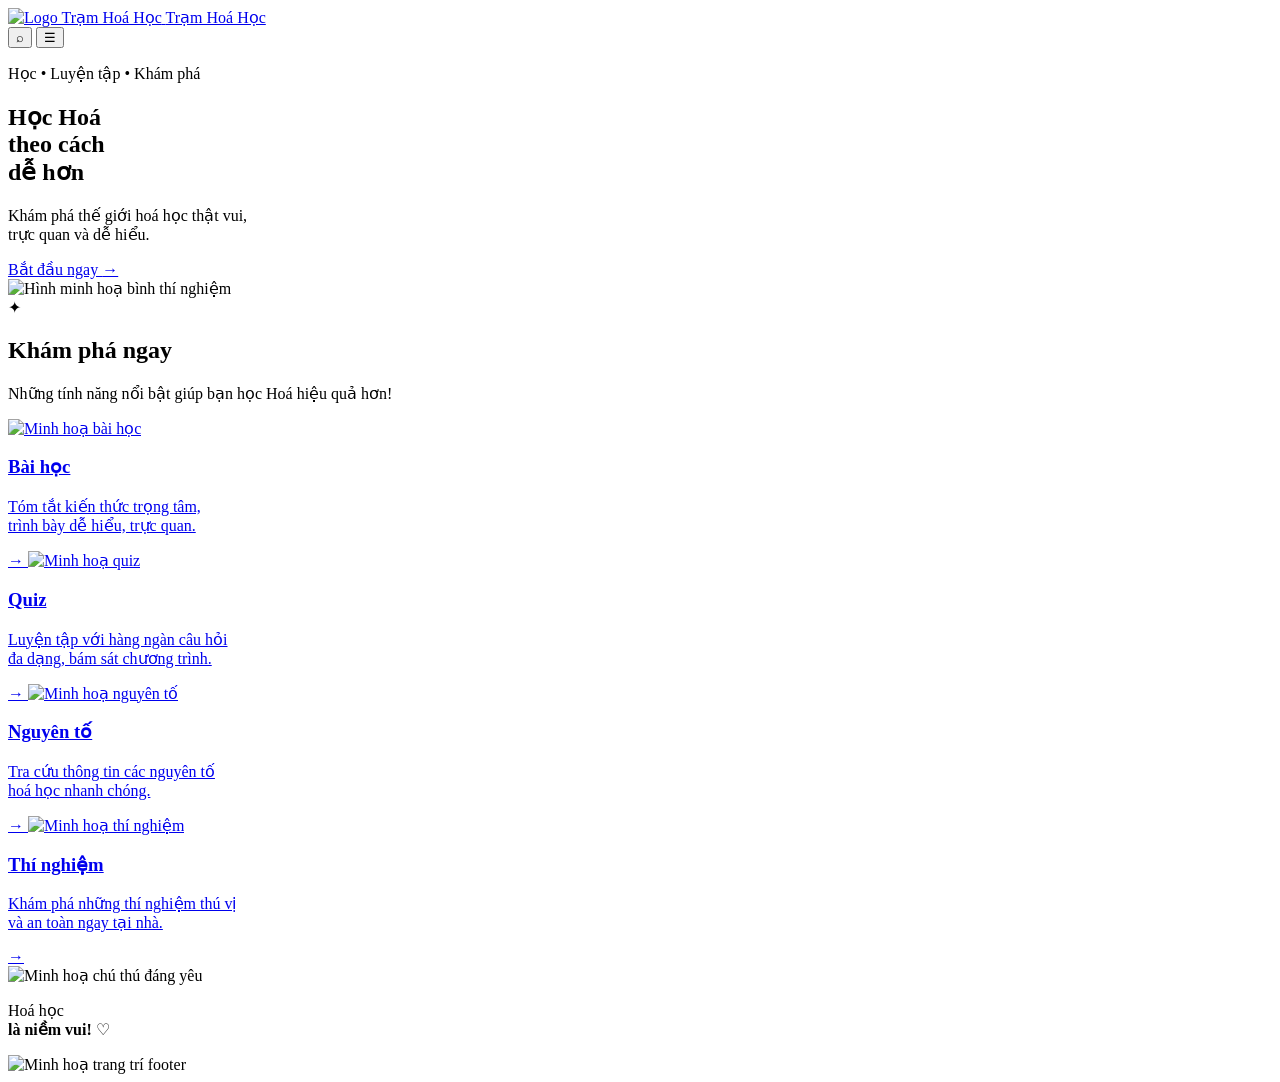
==== index.html @ dcbbaa6c "Rename demo3.html to index.html" ====
<!doctype html>
<html lang="vi">
<head>
  <meta charset="UTF-8" />
  <meta name="viewport" content="width=device-width, initial-scale=1.0" />
  <title>Trạm Hoá Học | Học Hoá dễ hơn</title>
  <link rel="preconnect" href="https://fonts.googleapis.com" />
  <link rel="preconnect" href="https://fonts.gstatic.com" crossorigin />
  <link href="https://fonts.googleapis.com/css2?family=Nunito:wght@400;600;700;800;900&display=swap" rel="stylesheet" />
  <link rel="stylesheet" href="demo3.css" />
  <script src="demo3.js" defer></script>
</head>
<body>
  <main class="page-shell">
    <header class="topbar">
      <a class="brand" href="#top" aria-label="Trang chủ Trạm Hoá Học">
        <img class="logo" src=image/logo.png alt="Logo Trạm Hoá Học" />
        <span>Trạm Hoá Học</span>
      </a>
      <nav class="nav-actions" aria-label="Điều hướng chính">
         <button class="icon-button" aria-label="Tìm kiếm">⌕</button>
         <button
             class="icon-button menu-button"
             id="menuBtn"
             aria-label="Mở menu"
             aria-expanded="false"
             aria-controls="popupMenu"
          >☰</button>
        </nav>

    </header>

    <!-- Lớp phủ làm tối nền -->
<div id="overlay" class="overlay" hidden></div>

<!-- Menu bật lên -->
<div id="popupMenu" class="popup-menu" hidden>
  <div class="popup-header">

    <!-- Vùng trống dành cho illustration logo -->
    <div class="popup-brand">
      <img
        class="popup-logo"
        src="image/logo.png"
        alt="Logo Trạm Hoá Học"
      />
      <span>Trạm Hoá Học</span>
    </div>

    <button id="closeBtn" aria-label="Đóng menu">✕</button>
  </div>

  <a href="login.html">
    <span>Đăng nhập</span>
    <span>›</span>
  </a>

  <a href="register.html">
    <span>Đăng ký tài khoản</span>
    <span>›</span>
  </a>
</div>

    <section class="hero" id="top">
      <div class="hero-copy">
        <p class="eyebrow">Học • Luyện tập • Khám phá</p>
        <h1>Học Hoá<br /><span>theo cách</span><br /><strong>dễ hơn</strong></h1>
        <p class="hero-description">Khám phá thế giới hoá học thật vui,<br />trực quan và dễ hiểu.</p>
        <a class="primary-button" href="#features">Bắt đầu ngay <span>→</span></a>
      </div>
      <div class="hero-art">
        <img class="placeholder flask-placeholder" src="image/placeholder.png" alt="Hình minh hoạ bình thí nghiệm" />
      </div>
    </section>

    <section class="features-section" id="features">
      <div class="section-heading">
        <span class="star">✦</span>
        <div>
          <h2>Khám phá ngay</h2>
          <p>Những tính năng nổi bật giúp bạn học Hoá hiệu quả hơn!</p>
        </div>
      </div>

      <div class="feature-grid">
        <a class="feature-card card-blue" href="#bai-hoc">
          <img class="placeholder feature-placeholder" src="image/bài học.png" alt="Minh hoạ bài học" />
          <div class="feature-content"><h3>Bài học</h3><p>Tóm tắt kiến thức trọng tâm,<br />trình bày dễ hiểu, trực quan.</p></div><span class="arrow">→</span>
        </a>
        <a class="feature-card card-green" href="#quiz">
          <img class="placeholder feature-placeholder" src="image/quiz.png" alt="Minh hoạ quiz" />
          <div class="feature-content"><h3>Quiz</h3><p>Luyện tập với hàng ngàn câu hỏi<br />đa dạng, bám sát chương trình.</p></div><span class="arrow">→</span>
        </a>
        <a class="feature-card card-yellow" href="#nguyen-to">
          <img class="placeholder feature-placeholder" src="image/nguyên tố.png" alt="Minh hoạ nguyên tố" />
          <div class="feature-content"><h3>Nguyên tố</h3><p>Tra cứu thông tin các nguyên tố<br />hoá học nhanh chóng.</p></div><span class="arrow">→</span>
        </a>
        <a class="feature-card card-purple" href="#thi-nghiem">
          <img class="placeholder feature-placeholder" src="image/thí nghiệm.png" alt="Minh hoạ thí nghiệm" />
          <div class="feature-content"><h3>Thí nghiệm</h3><p>Khám phá những thí nghiệm thú vị<br />và an toàn ngay tại nhà.</p></div><span class="arrow">→</span>
        </a>
      </div>
    </section>

    <footer class="footer">
      <img class="placeholder animal-placeholder" src="image/minh họa.png" alt="Minh hoạ chú thú đáng yêu" />
      <p>Hoá học<br /><strong>là niềm vui!</strong> ♡</p>
      <img class="placeholder animal-placeholder" src="image/trang trí.png" alt="Minh hoạ trang trí footer" />
    </footer>
  </main>
</body>
</html>
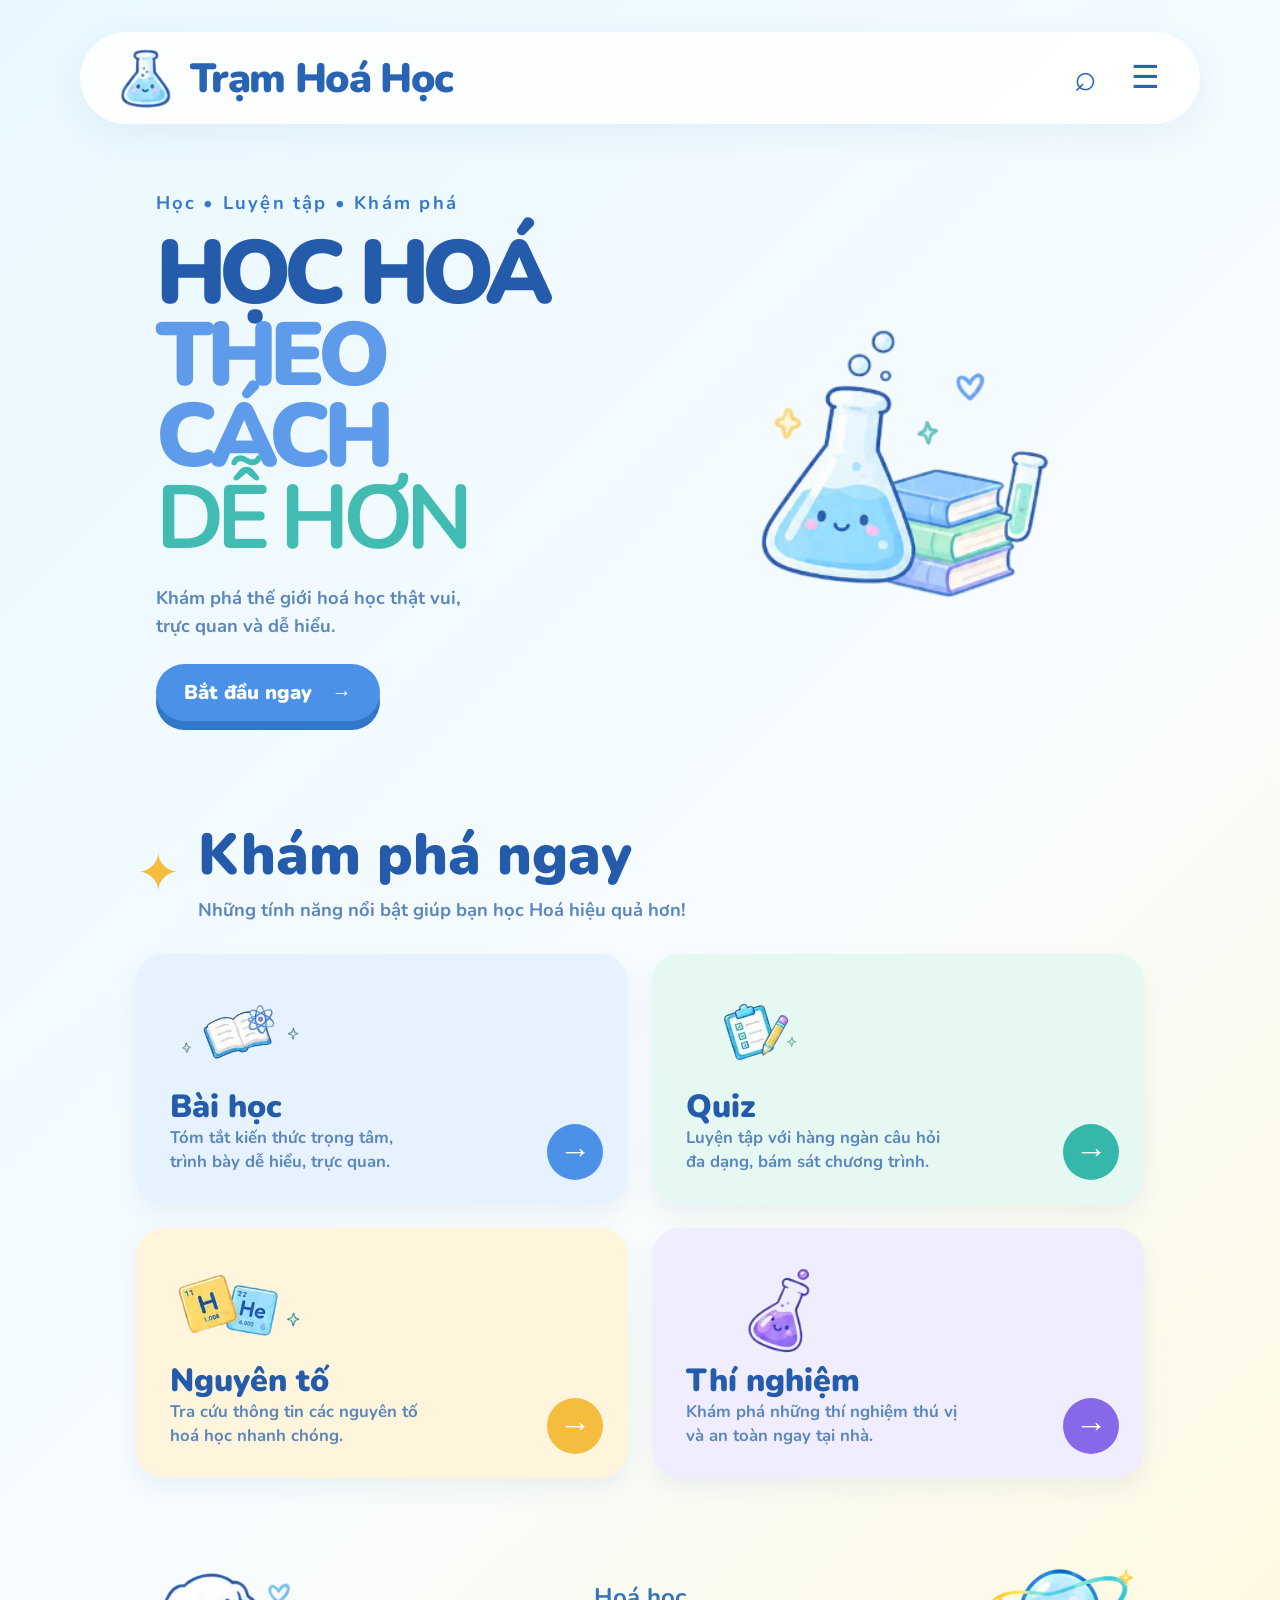
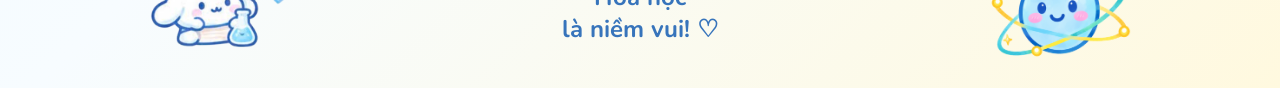
==== commit 45e1f602: "Add files via upload" ====
--- a/index.html
+++ b/index.html
@@ -50,12 +50,12 @@
     <button id="closeBtn" aria-label="Đóng menu">✕</button>
   </div>
 
-  <a href="login.html">
+  <a href="login/login.html">
     <span>Đăng nhập</span>
     <span>›</span>
   </a>
 
-  <a href="register.html">
+  <a href="register/register.html">
     <span>Đăng ký tài khoản</span>
     <span>›</span>
   </a>
@@ -69,7 +69,7 @@
         <a class="primary-button" href="#features">Bắt đầu ngay <span>→</span></a>
       </div>
       <div class="hero-art">
-        <img class="placeholder flask-placeholder" src="image/placeholder.png" alt="Hình minh hoạ bình thí nghiệm" />
+        <img class="placeholder flask-placeholder" src="image/index/placeholder.png" alt="Hình minh hoạ bình thí nghiệm" />
       </div>
     </section>
 
@@ -84,28 +84,28 @@
 
       <div class="feature-grid">
         <a class="feature-card card-blue" href="#bai-hoc">
-          <img class="placeholder feature-placeholder" src="image/bài học.png" alt="Minh hoạ bài học" />
+          <img class="placeholder feature-placeholder" src="image/index/bài học.png" alt="Minh hoạ bài học" />
           <div class="feature-content"><h3>Bài học</h3><p>Tóm tắt kiến thức trọng tâm,<br />trình bày dễ hiểu, trực quan.</p></div><span class="arrow">→</span>
         </a>
         <a class="feature-card card-green" href="#quiz">
-          <img class="placeholder feature-placeholder" src="image/quiz.png" alt="Minh hoạ quiz" />
+          <img class="placeholder feature-placeholder" src="image/index/quiz.png" alt="Minh hoạ quiz" />
           <div class="feature-content"><h3>Quiz</h3><p>Luyện tập với hàng ngàn câu hỏi<br />đa dạng, bám sát chương trình.</p></div><span class="arrow">→</span>
         </a>
         <a class="feature-card card-yellow" href="#nguyen-to">
-          <img class="placeholder feature-placeholder" src="image/nguyên tố.png" alt="Minh hoạ nguyên tố" />
+          <img class="placeholder feature-placeholder" src="image/index/nguyên tố.png" alt="Minh hoạ nguyên tố" />
           <div class="feature-content"><h3>Nguyên tố</h3><p>Tra cứu thông tin các nguyên tố<br />hoá học nhanh chóng.</p></div><span class="arrow">→</span>
         </a>
         <a class="feature-card card-purple" href="#thi-nghiem">
-          <img class="placeholder feature-placeholder" src="image/thí nghiệm.png" alt="Minh hoạ thí nghiệm" />
+          <img class="placeholder feature-placeholder" src="image/index/thí nghiệm.png" alt="Minh hoạ thí nghiệm" />
           <div class="feature-content"><h3>Thí nghiệm</h3><p>Khám phá những thí nghiệm thú vị<br />và an toàn ngay tại nhà.</p></div><span class="arrow">→</span>
         </a>
       </div>
     </section>
 
     <footer class="footer">
-      <img class="placeholder animal-placeholder" src="image/minh họa.png" alt="Minh hoạ chú thú đáng yêu" />
+      <img class="placeholder animal-placeholder" src="image/index/minh họa.png" alt="Minh hoạ chú thú đáng yêu" />
       <p>Hoá học<br /><strong>là niềm vui!</strong> ♡</p>
-      <img class="placeholder animal-placeholder" src="image/trang trí.png" alt="Minh hoạ trang trí footer" />
+      <img class="placeholder animal-placeholder" src="image/index/trang trí.png" alt="Minh hoạ trang trí footer" />
     </footer>
   </main>
 </body>
--- a/demo3.css
+++ b/demo3.css
@@ -0,0 +1,404 @@
+/* =========================
+   1. CÀI ĐẶT CHUNG
+========================= */
+* { box-sizing: border-box; }
+:root { 
+    font-family: "Nunito", sans-serif; 
+    color: #2864b3; 
+    background: #eefaff; 
+}
+html { scroll-behavior: smooth; }
+body { 
+    margin: 0; 
+    min-width: 320px; 
+    background: linear-gradient(
+        135deg, 
+        #e9f8ff 0%, 
+        #f7fcff 58%, 
+        #fff9df 100%
+    ); 
+}
+button, 
+a { font: inherit; }
+a { 
+    color: inherit; 
+    text-decoration: none; 
+}
+/* =========================
+   2. KHUNG TRANG
+========================= */
+.page-shell { 
+    width: min(
+        100% - 32px, 
+        1120px
+    ); 
+    margin: 0 auto; 
+    padding: 32px 0 0; 
+}
+/* =========================
+   3. THANH ĐIỀU HƯỚNG
+========================= */
+.topbar { 
+    display: flex; 
+    align-items: center; 
+    justify-content: space-between; 
+    min-height: 92px; 
+    padding: 14px 34px; 
+    border-radius: 48px; 
+    background: rgba(255,255,255,.9); 
+    box-shadow: 0 10px 32px rgba(47, 111, 171, .08); 
+}
+/* =========================
+   4. LOGO VÀ CÁC NÚT
+========================= */
+.brand { 
+    display: inline-flex;
+    flex-direction: row;
+    align-items: center;
+    justify-content: flex-start;
+    gap: 12px;
+    font-size: clamp(1.7rem, 4vw, 2.55rem);
+    font-weight: 900;
+    letter-spacing: -.04em;
+}
+.logo {
+    display: block;
+    width: 64px;
+    height: 64px;
+    flex-shrink: 0;
+    object-fit: contain;
+    opacity: 1;
+    border: none;
+    background: transparent;
+}
+.popup-logo {
+    display: block;
+    width: 46px;
+    height: 46px;
+    flex-shrink: 0;
+    object-fit: contain;
+    opacity: 1;
+    border: none;
+    background: transparent;
+}
+/* Sửa lỗi logo popup bị nhảy lên trên chữ */
+.popup-brand {
+    display: inline-flex;
+    flex-direction: row;
+    align-items: center;
+    justify-content: flex-start;
+    gap: 12px; /* Khoảng cách giữa logo và chữ */
+    color: #2864b3; /* Giữ màu xanh đồng bộ */
+    font-weight: 900;
+}
+.placeholder {
+     display: block; 
+     border: none; 
+     background: transparent; 
+     opacity: 1; object-fit: contain; 
+}
+.logo-placeholder { 
+    width: 72px; 
+    height: 64px; 
+    border-radius: 20px; 
+}
+.nav-actions {
+     display: flex; 
+     align-items: center; 
+     gap: 22px; 
+}
+.icon-button { 
+    border: 0; 
+    background: transparent; 
+    color: #2864b3; 
+    cursor: pointer; 
+    font-size: 2.4rem; 
+    line-height: 1; 
+}
+.menu-button { font-size: 2rem; }
+/* =========================
+   5. GIAO DIỆN TRANG CHỦ — HERO
+========================= */
+.hero { 
+    display: grid; 
+    grid-template-columns: 1fr 1fr; 
+    align-items: center; 
+    gap: 30px; 
+    padding: 66px 5% 76px; 
+}
+.hero-copy { padding-left: 4%; }
+.eyebrow { 
+    margin: 0 0 18px; 
+    color: #3878ca; 
+    font-size: 1.15rem; 
+    font-weight: 700; 
+    letter-spacing: .12em; 
+}
+h1 { 
+    margin: 0; 
+    color: #245bab; 
+    font-size: clamp(3.5rem, 7vw, 6rem); 
+    line-height: .91; 
+    font-weight: 900; 
+    letter-spacing: -.075em; 
+    text-transform: uppercase; 
+}
+h1 span { color: #5e9bea; } 
+h1 strong { color: #42bcb3; }
+.hero-description { 
+    margin: 25px 0; 
+    color: #5b87bc; 
+    font-size: 1.15rem; 
+    font-weight: 700; 
+    line-height: 1.5; 
+}
+.primary-button { 
+    display: inline-flex; 
+    align-items: center; 
+    gap: 20px; 
+    padding: 15px 28px; 
+    border-radius: 999px; 
+    background: #4b91e7; 
+    color: white; 
+    box-shadow: 0 9px 0 #3278c9; 
+    font-size: 1.25rem; 
+    font-weight: 900; 
+    transition: transform .2s, box-shadow .2s; 
+}
+.primary-button:hover { 
+    transform: translateY(-5px); 
+    box-shadow: 0 14px 0 #3278c9; 
+}
+.hero-art { 
+    display: flex; 
+    justify-content: center; 
+}
+.flask-placeholder { 
+    width: min(100%, 430px); 
+    height: 330px; 
+    border-radius: 42px; 
+}
+/* =========================
+   6. KHU VỰC KHÁM PHÁ
+========================= */
+.features-section { padding: 30px 5% 40px; }
+.section-heading { 
+    display: flex; 
+    align-items: center; 
+    gap: 18px; 
+    margin-bottom: 32px; 
+}
+.star { 
+    color: #f4bd3e; 
+    font-size: 3.3rem; 
+    line-height: 1; 
+}
+h2 { 
+    margin: 0; 
+    color: #245bab; 
+    font-size: clamp(2.3rem, 5vw, 3.6rem); 
+    line-height: 1; 
+    font-weight: 900; 
+}
+.section-heading p { 
+    margin: 12px 0 0; 
+    color: #5b87bc; 
+    font-size: 1.15rem; 
+    font-weight: 700; 
+}
+/* =========================
+   7. CÁC THẺ TÍNH NĂNG
+========================= */
+.feature-grid { 
+    display: grid; 
+    grid-template-columns: repeat(2, minmax(0, 1fr)); 
+    gap: 24px; 
+}
+.feature-card { 
+    position: relative; 
+    min-height: 250px; 
+    padding: 24px 34px; 
+    border-radius: 28px; 
+    box-shadow: 0 10px 22px rgba(49, 104, 161, .07); 
+    transition: transform .2s, box-shadow .2s; 
+}
+.feature-card:hover { 
+    transform: translateY(-7px); 
+    box-shadow: 0 17px 30px rgba(49, 104, 161, .14); 
+}
+.card-blue { background: #e7f2ff; } 
+.card-green { background: #e5f8f2; } 
+.card-yellow { background: #fff5dc; } 
+.card-purple { background: #f0edff; }
+.feature-placeholder { width: 150px; 
+    height: 105px; 
+    border-radius: 20px; 
+    margin-bottom: 8px; 
+}
+.feature-content h3 { margin: 0 0 3px;
+    color: #245bab; 
+    font-size: 2rem; 
+    line-height: 1; 
+    font-weight: 900; 
+}
+.feature-content p { 
+    margin: 0; 
+    color: #5b87bc; 
+    font-size: 1.05rem; 
+    font-weight: 700; 
+    line-height: 1.45; 
+}
+.arrow {
+    position: absolute; 
+    right: 25px; 
+    bottom: 24px; 
+    display: grid; 
+    width: 56px; 
+    height: 56px; 
+    place-items: center; 
+    border-radius: 50%; 
+    background: #4b91e7; 
+    color: white; 
+    font-size: 2rem; 
+    font-weight: 800; 
+    }
+.card-green .arrow { background:#35b7a9; }
+.card-yellow .arrow { background:#f4bd3e; }
+.card-purple .arrow { background:#8668e8; }
+/* =========================
+   8. CHÂN TRANG
+========================= */
+.footer { 
+    display: flex; 
+    align-items: center; 
+    justify-content: space-between; 
+    gap: 22px; 
+    min-height: 170px; 
+    padding: 30px 5% 10px; 
+    color: #3774bb; 
+    font-size: 1.5rem; 
+    font-weight: 700; 
+    text-align: center; 
+}
+.footer p { margin: 0; }
+.animal-placeholder { 
+    width: 170px; 
+    height: 120px; 
+    border-radius: 30px; 
+}
+/* =========================
+   9. MENU BẬT LÊN
+========================= */
+
+.overlay {
+    position: fixed;
+    inset: 0;
+    z-index: 100;
+    background: rgba(28, 75, 120, .38);
+    backdrop-filter: blur(3px);
+}
+
+.popup-menu {
+    position: fixed;
+    top: 24px;
+    right: max(20px, calc((100vw - 1120px) / 2));
+    z-index: 101;
+
+    width: min(380px, calc(100vw - 32px));
+    padding: 18px;
+    border: 1px solid #d7ebfb;
+    border-radius: 28px;
+    background: rgba(255, 255, 255, .97);
+    box-shadow: 0 15px 45px rgba(38, 100, 179, .2);
+}
+
+.popup-header {
+    display: flex;
+    align-items: center;
+    justify-content: space-between;
+    gap: 12px;
+    padding-bottom: 16px;
+    margin-bottom: 14px;
+    border-bottom: 1px solid #e4f1fb;
+    font-size: 1.2rem;
+    font-weight: 900;
+}
+
+.popup-header button {
+    border: 0;
+    background: transparent;
+    color: #2864b3;
+    font-size: 1.6rem;
+    cursor: pointer;
+}
+
+.popup-menu > a {
+    display: flex;
+    align-items: center;
+    justify-content: space-between;
+    gap: 12px;
+    margin-top: 10px;
+    padding: 16px;
+    border-radius: 18px;
+    background: #e7f3ff;
+    font-size: 1.05rem;
+    font-weight: 800;
+    transition: background .2s, transform .2s;
+}
+
+.popup-menu > a:hover {
+    background: #d6eaff;
+    transform: translateX(3px);
+}
+
+.popup-menu > a span {
+    font-size: 1.7rem;
+}
+
+[hidden] {
+    display: none !important;
+}
+/* =========================
+   10. GIAO DIỆN ĐIỆN THOẠI
+========================= */
+@media (max-width: 700px) {
+    .page-shell { 
+        width: min(100% - 20px, 560px); 
+        padding-top: 12px; 
+    }
+    .topbar { 
+        min-height: 70px; 
+        padding: 10px 17px; 
+        border-radius: 28px; 
+    }
+    .brand { gap: 10px; font-size: 1.3rem; }
+    .logo-placeholder { width: 48px; height: 44px; }
+    .nav-actions { gap: 8px; }
+    .icon-button { font-size: 1.8rem; }
+    .menu-button { font-size: 1.5rem; }
+    .hero { 
+        grid-template-columns: 1fr; 
+        gap: 30px; 
+        padding: 45px 4% 52px; 
+        text-align: center; 
+    }
+    .hero-copy { padding: 0; }
+    .eyebrow { font-size: .86rem; }
+    .hero-description { font-size: 1rem; }
+    .primary-button { font-size: 1.05rem; }
+    .flask-placeholder { height: 230px; }
+    .features-section { padding: 20px 4% 30px; }
+    .section-heading { align-items: flex-start; gap: 10px; }
+    .star { font-size: 2.2rem; }
+    .section-heading p { font-size: .95rem; }
+    .feature-grid { grid-template-columns: 1fr; gap: 16px; }
+    .feature-card { min-height: 230px; padding: 22px; }
+    .feature-placeholder { width: 125px; height: 90px; }
+    .feature-content h3 { font-size: 1.75rem; }
+    .feature-content p { font-size: .98rem; }
+    .footer { min-height: 130px; 
+        padding: 20px 2%; 
+        font-size: 1rem; 
+    }
+    .animal-placeholder { width: 90px; height: 75px; } 
+}
